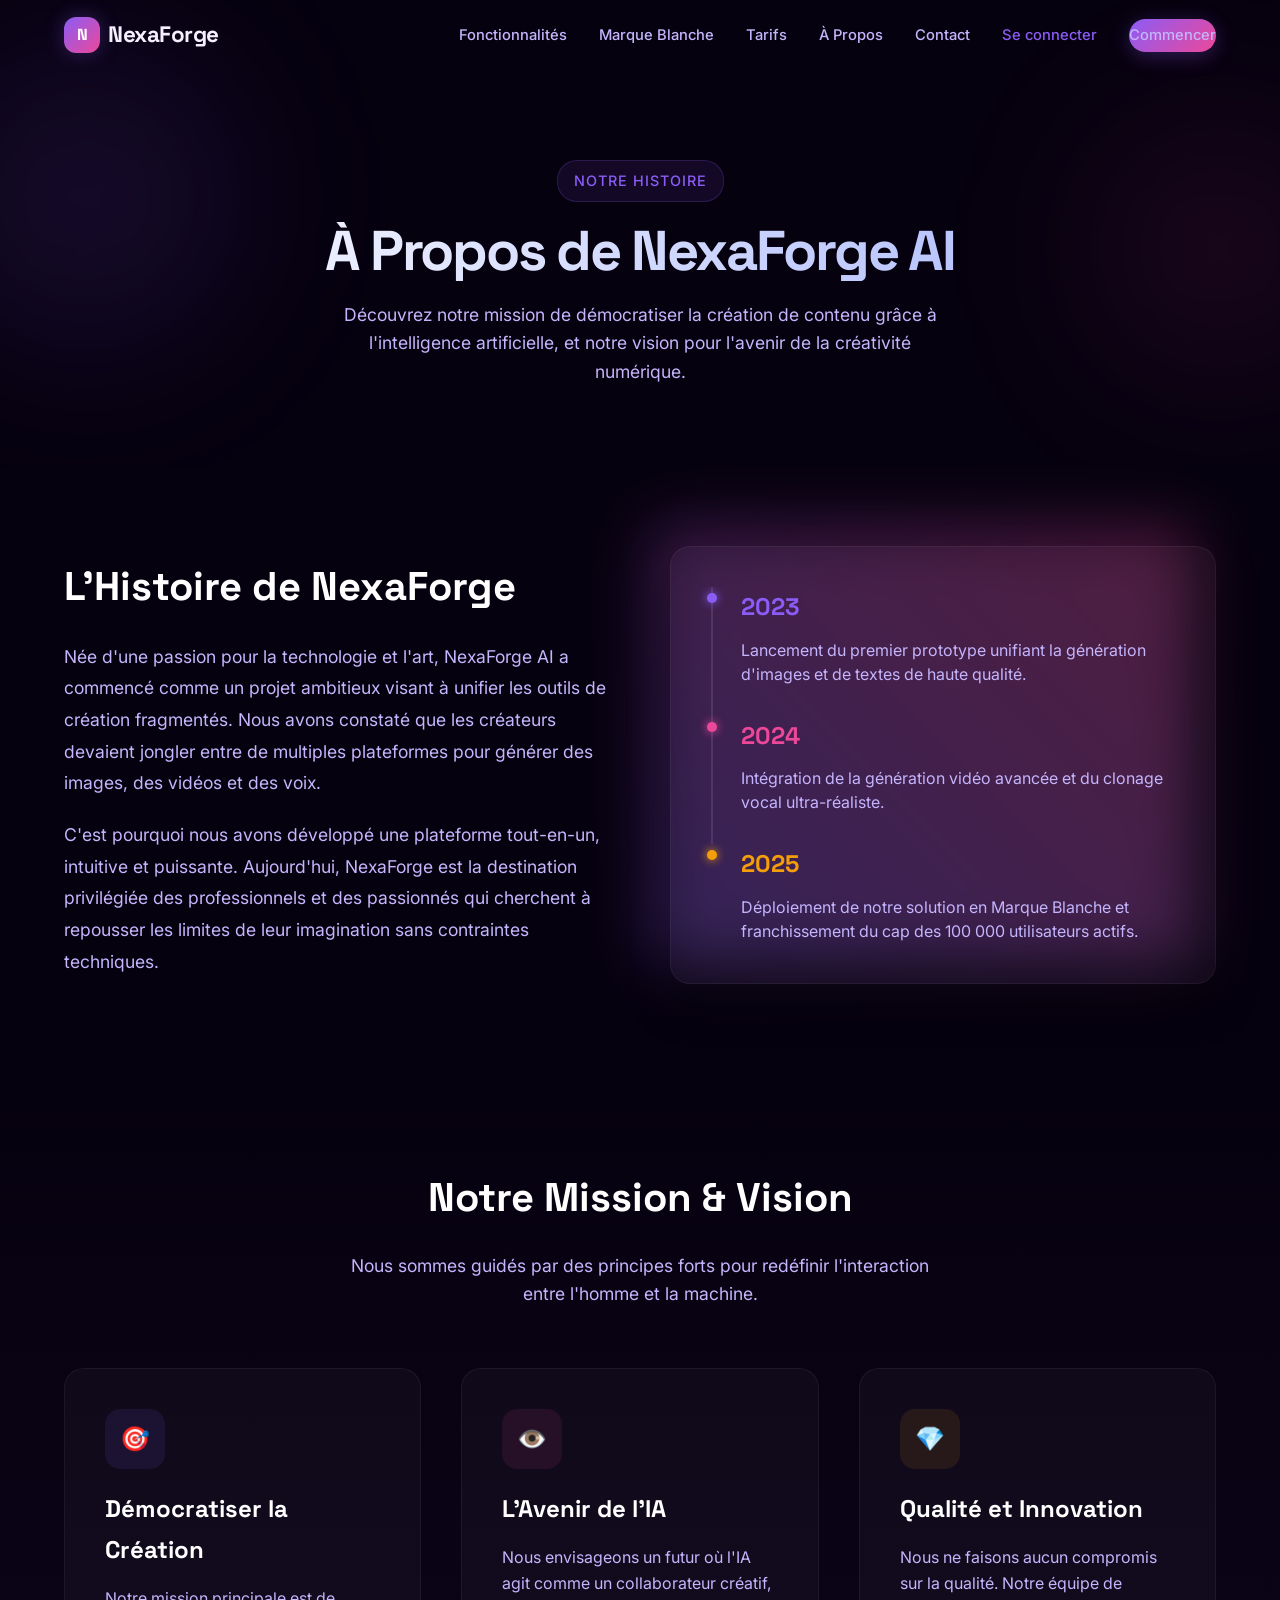
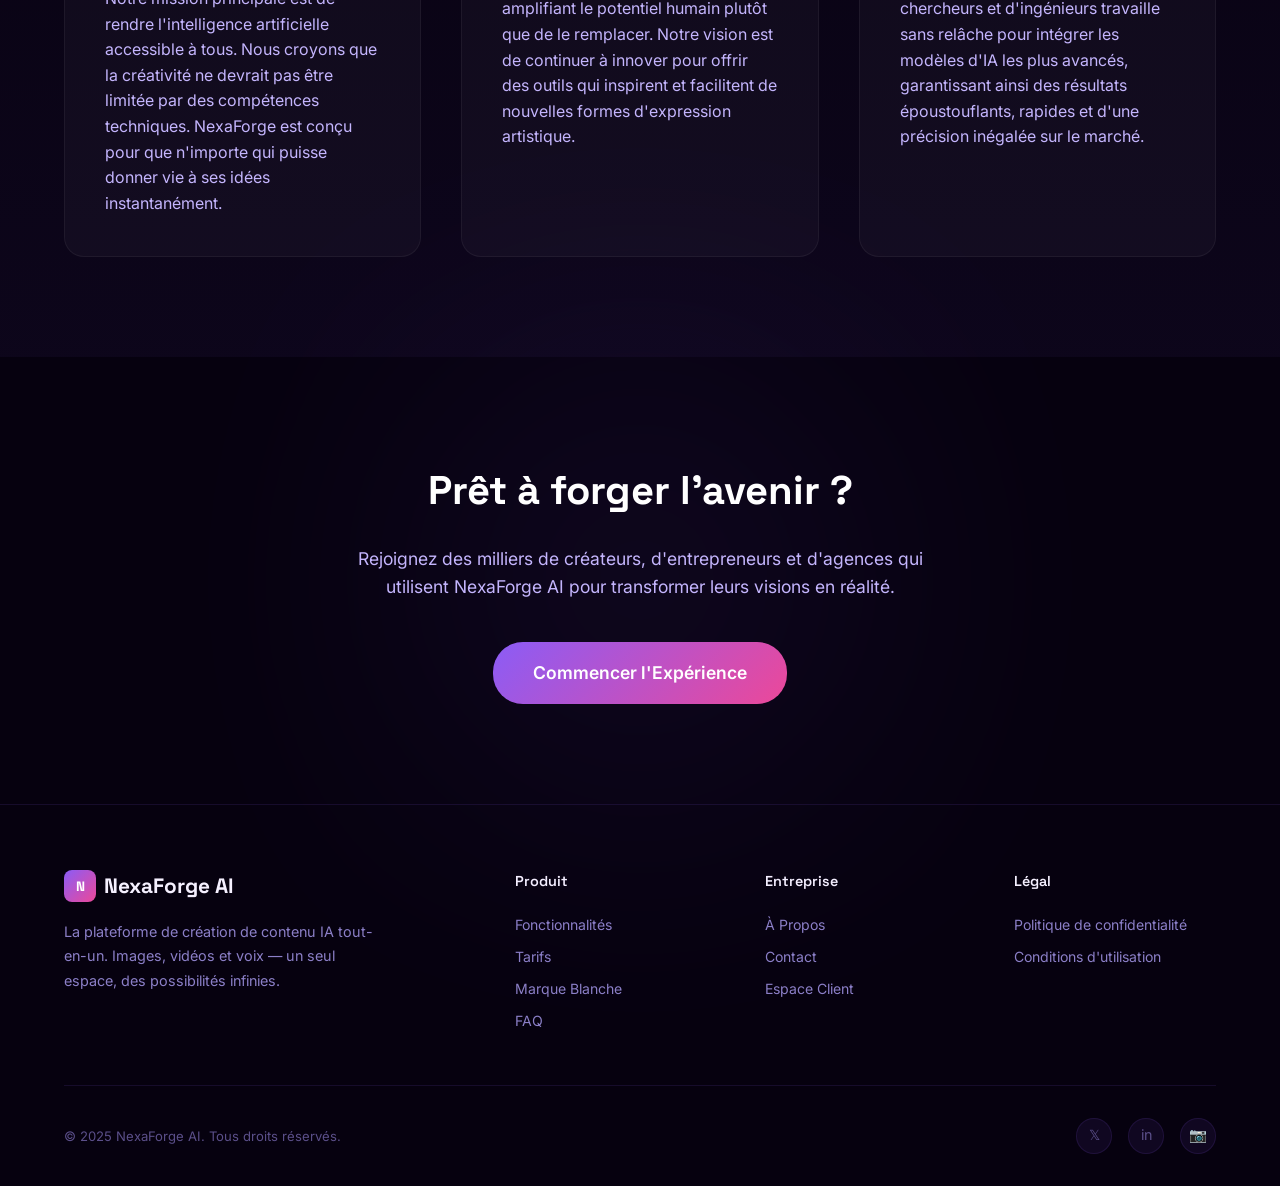
==== about.html @ 47c97fc4 "Add new marketing pages and showcase images" ====
<!DOCTYPE html>
<html lang="fr">
<head>
    <meta charset="UTF-8">
    <meta name="viewport" content="width=device-width, initial-scale=1.0">
    <title>À Propos - NexaForge AI</title>
    <link rel="stylesheet" href="css/style.css">
    <style>
        .timeline-item {
            margin-bottom: 30px;
            position: relative;
            padding-left: 30px;
        }
        .timeline-item::before {
            content: '';
            position: absolute;
            left: 0;
            top: 0;
            bottom: -30px;
            width: 2px;
            background: rgba(255, 255, 255, 0.1);
        }
        .timeline-item:last-child::before {
            display: none;
        }
        .timeline-dot {
            position: absolute;
            left: -4px;
            top: 6px;
            width: 10px;
            height: 10px;
            border-radius: 50%;
        }
        .value-card {
            background: rgba(255, 255, 255, 0.03);
            border: 1px solid rgba(255, 255, 255, 0.05);
            border-radius: 20px;
            padding: 40px;
            transition: transform 0.3s ease, border-color 0.3s ease;
            cursor: default;
        }
        .value-card:hover {
            transform: translateY(-5px);
        }
    </style>
</head>
<body>
    <!-- Navbar -->
    <nav class="navbar" id="navbar">
        <div class="container">
          <a href="index.html" class="nav-logo">
            <div class="nav-logo-icon">N</div>
            NexaForge
          </a>
          <div class="nav-links" id="navLinks">
            <a href="features.html">Fonctionnalités</a>
            <a href="white-label.html">Marque Blanche</a>
            <a href="index.html#pricing">Tarifs</a>
            <a href="about.html">À Propos</a>
            <a href="contact.html">Contact</a>
            <a href="workspace.html" style="color: var(--primary);">Se connecter</a>
            <a href="index.html#pricing" class="nav-cta">Commencer</a>
          </div>
          <button class="nav-toggle" id="navToggle" aria-label="Menu de navigation">
            <span></span><span></span><span></span>
          </button>
        </div>
    </nav>

    <!-- Page Hero -->
    <section style="padding: 160px 0 80px; position: relative; overflow: hidden;">
        <div class="hero-blob hero-blob-1"></div>
        <div class="hero-blob hero-blob-2"></div>
        <div class="container" style="position: relative; z-index: 2;">
          <div style="text-align: center;">
            <span class="section-label" style="display: inline-block; padding: 8px 16px; background: rgba(139, 92, 246, 0.1); color: var(--primary); border-radius: 20px; font-weight: 500; letter-spacing: 1px; margin-bottom: 20px; border: 1px solid rgba(139, 92, 246, 0.2); font-size: 0.9rem;">NOTRE HISTOIRE</span>
            <h1 class="hero-title" style="font-family: 'Space Grotesk', sans-serif; font-size: clamp(2rem, 5vw, 3.5rem); margin-bottom: 20px; background: linear-gradient(to right, #fff, #a5b4fc); -webkit-background-clip: text; color: transparent;">À Propos de NexaForge AI</h1>
            <p class="hero-subtitle" style="color: var(--text-secondary); max-width: 600px; margin: 0 auto; font-size: 1.1rem; line-height: 1.6;">Découvrez notre mission de démocratiser la création de contenu grâce à l'intelligence artificielle, et notre vision pour l'avenir de la créativité numérique.</p>
          </div>
        </div>
    </section>

    <!-- Story Section -->
    <section style="padding: 80px 0;">
        <div class="container">
            <div style="display: grid; grid-template-columns: repeat(auto-fit, minmax(300px, 1fr)); gap: 60px; align-items: center;">
                <div>
                    <h2 style="font-family: 'Space Grotesk', sans-serif; font-size: 2.5rem; margin-bottom: 20px; color: #fff;">L'Histoire de NexaForge</h2>
                    <p style="color: var(--text-secondary); margin-bottom: 20px; line-height: 1.8; font-size: 1.1rem;">
                        Née d'une passion pour la technologie et l'art, NexaForge AI a commencé comme un projet ambitieux visant à unifier les outils de création fragmentés. Nous avons constaté que les créateurs devaient jongler entre de multiples plateformes pour générer des images, des vidéos et des voix.
                    </p>
                    <p style="color: var(--text-secondary); line-height: 1.8; font-size: 1.1rem;">
                        C'est pourquoi nous avons développé une plateforme tout-en-un, intuitive et puissante. Aujourd'hui, NexaForge est la destination privilégiée des professionnels et des passionnés qui cherchent à repousser les limites de leur imagination sans contraintes techniques.
                    </p>
                </div>
                <div style="position: relative;">
                    <div style="position: absolute; top: -20px; left: -20px; width: 100%; height: 100%; background: linear-gradient(45deg, var(--primary), var(--accent)); border-radius: 20px; opacity: 0.3; filter: blur(30px); z-index: 0;"></div>
                    <div style="background: rgba(255, 255, 255, 0.03); border: 1px solid rgba(255, 255, 255, 0.05); border-radius: 20px; padding: 40px; position: relative; z-index: 1; backdrop-filter: blur(10px); box-shadow: 0 20px 40px rgba(0,0,0,0.4);">
                        
                        <div class="timeline-item">
                            <div class="timeline-dot" style="background: var(--primary); box-shadow: 0 0 10px var(--primary);"></div>
                            <h3 style="font-family: 'Space Grotesk', sans-serif; font-size: 1.5rem; margin-bottom: 10px; color: var(--primary);">2023</h3>
                            <p style="color: var(--text-secondary); margin: 0; line-height: 1.5;">Lancement du premier prototype unifiant la génération d'images et de textes de haute qualité.</p>
                        </div>
                        
                        <div class="timeline-item">
                            <div class="timeline-dot" style="background: var(--accent); box-shadow: 0 0 10px var(--accent);"></div>
                            <h3 style="font-family: 'Space Grotesk', sans-serif; font-size: 1.5rem; margin-bottom: 10px; color: var(--accent);">2024</h3>
                            <p style="color: var(--text-secondary); margin: 0; line-height: 1.5;">Intégration de la génération vidéo avancée et du clonage vocal ultra-réaliste.</p>
                        </div>
                        
                        <div class="timeline-item" style="margin-bottom: 0;">
                            <div class="timeline-dot" style="background: var(--gold); box-shadow: 0 0 10px var(--gold);"></div>
                            <h3 style="font-family: 'Space Grotesk', sans-serif; font-size: 1.5rem; margin-bottom: 10px; color: var(--gold);">2025</h3>
                            <p style="color: var(--text-secondary); margin: 0; line-height: 1.5;">Déploiement de notre solution en Marque Blanche et franchissement du cap des 100 000 utilisateurs actifs.</p>
                        </div>

                    </div>
                </div>
            </div>
        </div>
    </section>

    <!-- Mission & Vision -->
    <section style="padding: 100px 0; background: linear-gradient(to bottom, transparent, rgba(139, 92, 246, 0.05)); position: relative;">
        <div class="container">
            <div style="text-align: center; margin-bottom: 60px;">
                <h2 style="font-family: 'Space Grotesk', sans-serif; font-size: 2.5rem; margin-bottom: 20px; color: #fff;">Notre Mission & Vision</h2>
                <p style="color: var(--text-secondary); max-width: 600px; margin: 0 auto; font-size: 1.1rem; line-height: 1.6;">Nous sommes guidés par des principes forts pour redéfinir l'interaction entre l'homme et la machine.</p>
            </div>
            <div style="display: grid; grid-template-columns: repeat(auto-fit, minmax(300px, 1fr)); gap: 40px;">
                
                <!-- Mission -->
                <div class="value-card" onmouseover="this.style.borderColor='rgba(139, 92, 246, 0.5)';" onmouseout="this.style.borderColor='rgba(255, 255, 255, 0.05)';">
                    <div style="width: 60px; height: 60px; border-radius: 15px; background: rgba(139, 92, 246, 0.1); color: var(--primary); display: flex; align-items: center; justify-content: center; font-size: 24px; margin-bottom: 20px;">
                        🎯
                    </div>
                    <h3 style="font-family: 'Space Grotesk', sans-serif; font-size: 1.5rem; margin-bottom: 15px; color: #fff;">Démocratiser la Création</h3>
                    <p style="color: var(--text-secondary); line-height: 1.6;">
                        Notre mission principale est de rendre l'intelligence artificielle accessible à tous. Nous croyons que la créativité ne devrait pas être limitée par des compétences techniques. NexaForge est conçu pour que n'importe qui puisse donner vie à ses idées instantanément.
                    </p>
                </div>
                
                <!-- Vision -->
                <div class="value-card" onmouseover="this.style.borderColor='rgba(236, 72, 153, 0.5)';" onmouseout="this.style.borderColor='rgba(255, 255, 255, 0.05)';">
                    <div style="width: 60px; height: 60px; border-radius: 15px; background: rgba(236, 72, 153, 0.1); color: var(--accent); display: flex; align-items: center; justify-content: center; font-size: 24px; margin-bottom: 20px;">
                        👁️
                    </div>
                    <h3 style="font-family: 'Space Grotesk', sans-serif; font-size: 1.5rem; margin-bottom: 15px; color: #fff;">L'Avenir de l'IA</h3>
                    <p style="color: var(--text-secondary); line-height: 1.6;">
                        Nous envisageons un futur où l'IA agit comme un collaborateur créatif, amplifiant le potentiel humain plutôt que de le remplacer. Notre vision est de continuer à innover pour offrir des outils qui inspirent et facilitent de nouvelles formes d'expression artistique.
                    </p>
                </div>
                
                <!-- Quality -->
                <div class="value-card" onmouseover="this.style.borderColor='rgba(245, 158, 11, 0.5)';" onmouseout="this.style.borderColor='rgba(255, 255, 255, 0.05)';">
                    <div style="width: 60px; height: 60px; border-radius: 15px; background: rgba(245, 158, 11, 0.1); color: var(--gold); display: flex; align-items: center; justify-content: center; font-size: 24px; margin-bottom: 20px;">
                        💎
                    </div>
                    <h3 style="font-family: 'Space Grotesk', sans-serif; font-size: 1.5rem; margin-bottom: 15px; color: #fff;">Qualité et Innovation</h3>
                    <p style="color: var(--text-secondary); line-height: 1.6;">
                        Nous ne faisons aucun compromis sur la qualité. Notre équipe de chercheurs et d'ingénieurs travaille sans relâche pour intégrer les modèles d'IA les plus avancés, garantissant ainsi des résultats époustouflants, rapides et d'une précision inégalée sur le marché.
                    </p>
                </div>

            </div>
        </div>
    </section>

    <!-- CTA Section -->
    <section style="padding: 100px 0; text-align: center; position: relative;">
        <div style="position: absolute; top: 50%; left: 50%; transform: translate(-50%, -50%); width: 300px; height: 300px; background: var(--primary); filter: blur(150px); opacity: 0.2; border-radius: 50%; pointer-events: none;"></div>
        <div class="container" style="position: relative; z-index: 1;">
            <h2 style="font-family: 'Space Grotesk', sans-serif; font-size: 2.5rem; margin-bottom: 20px; color: #fff;">Prêt à forger l'avenir ?</h2>
            <p style="color: var(--text-secondary); margin-bottom: 40px; max-width: 600px; margin-left: auto; margin-right: auto; font-size: 1.1rem; line-height: 1.6;">
                Rejoignez des milliers de créateurs, d'entrepreneurs et d'agences qui utilisent NexaForge AI pour transformer leurs visions en réalité.
            </p>
            <a href="index.html#pricing" style="display: inline-block; padding: 16px 40px; background: linear-gradient(135deg, var(--primary), var(--accent)); color: white; text-decoration: none; border-radius: 30px; font-weight: 600; font-size: 1.1rem; transition: transform 0.3s ease, box-shadow 0.3s ease;" onmouseover="this.style.transform='translateY(-2px)'; this.style.boxShadow='0 10px 20px rgba(139,92,246,0.3)';" onmouseout="this.style.transform='translateY(0)'; this.style.boxShadow='none';">Commencer l'Expérience</a>
        </div>
    </section>

    <!-- Footer -->
    <footer class="footer">
        <div class="container">
          <div class="footer-grid">
            <div>
              <div class="footer-brand">
                <div class="footer-brand-icon">N</div>
                NexaForge AI
              </div>
              <p class="footer-desc">
                La plateforme de création de contenu IA tout-en-un. Images, vidéos et voix — un seul espace, des possibilités infinies.
              </p>
            </div>
            <div class="footer-column">
              <h4>Produit</h4>
              <a href="features.html">Fonctionnalités</a>
              <a href="index.html#pricing">Tarifs</a>
              <a href="white-label.html">Marque Blanche</a>
              <a href="index.html#faq">FAQ</a>
            </div>
            <div class="footer-column">
              <h4>Entreprise</h4>
              <a href="about.html">À Propos</a>
              <a href="contact.html">Contact</a>
              <a href="workspace.html">Espace Client</a>
            </div>
            <div class="footer-column">
              <h4>Légal</h4>
              <a href="privacy.html">Politique de confidentialité</a>
              <a href="terms.html">Conditions d'utilisation</a>
            </div>
          </div>
          <div class="footer-bottom">
            <span>&copy; 2025 NexaForge AI. Tous droits réservés.</span>
            <div class="footer-socials">
              <a href="#" aria-label="Twitter">𝕏</a>
              <a href="#" aria-label="LinkedIn">in</a>
              <a href="#" aria-label="Instagram">📷</a>
            </div>
          </div>
        </div>
    </footer>

    <script>
      // Mobile menu toggle
      document.getElementById('navToggle').addEventListener('click', function() {
        document.getElementById('navLinks').classList.toggle('active');
        this.classList.toggle('active');
      });
      // Navbar scroll effect
      window.addEventListener('scroll', () => {
        const navbar = document.getElementById('navbar');
        if (window.scrollY > 50) {
          navbar.classList.add('scrolled');
        } else {
          navbar.classList.remove('scrolled');
        }
      });
    </script>
</body>
</html>
---- css/style.css ----
/* ============================================
   NexaForge AI — Design System & Styles
   ============================================ */

/* --- Google Fonts Import --- */
@import url('https://fonts.googleapis.com/css2?family=Inter:wght@300;400;500;600;700;800;900&family=Space+Grotesk:wght@400;500;600;700&display=swap');

/* --- CSS Custom Properties --- */
:root {
  /* Brand Colors */
  --primary: #8B5CF6;
  --primary-light: #A78BFA;
  --primary-dark: #7C3AED;
  --accent: #EC4899;
  --accent-light: #F472B6;
  --accent-dark: #DB2777;
  --gold: #F59E0B;
  --gold-light: #FBBF24;
  --emerald: #10B981;
  --cyan: #06B6D4;

  /* Gradients */
  --gradient-primary: linear-gradient(135deg, #8B5CF6, #EC4899);
  --gradient-hero: linear-gradient(135deg, #8B5CF6 0%, #EC4899 50%, #F59E0B 100%);
  --gradient-card: linear-gradient(135deg, rgba(139, 92, 246, 0.12), rgba(236, 72, 153, 0.06));
  --gradient-surface: linear-gradient(180deg, rgba(139, 92, 246, 0.06) 0%, rgba(236, 72, 153, 0.03) 100%);
  --gradient-glow: radial-gradient(circle, rgba(139, 92, 246, 0.2), transparent 70%);

  /* Backgrounds */
  --bg-primary: #06010F;
  --bg-secondary: #0D0620;
  --bg-surface: rgba(139, 92, 246, 0.04);
  --bg-card: rgba(13, 6, 32, 0.7);
  --bg-card-hover: rgba(139, 92, 246, 0.08);
  --bg-glass: rgba(13, 6, 32, 0.6);
  --bg-input: rgba(139, 92, 246, 0.08);

  /* Text */
  --text-primary: #F5F0FF;
  --text-secondary: #C4B5FD;
  --text-muted: #8B7FC7;
  --text-dim: #5B4F8A;

  /* Borders */
  --border-subtle: rgba(139, 92, 246, 0.12);
  --border-medium: rgba(139, 92, 246, 0.2);
  --border-strong: rgba(139, 92, 246, 0.35);
  --border-glow: rgba(139, 92, 246, 0.5);

  /* Shadows */
  --shadow-sm: 0 2px 8px rgba(0, 0, 0, 0.3);
  --shadow-md: 0 8px 32px rgba(0, 0, 0, 0.4);
  --shadow-lg: 0 16px 64px rgba(0, 0, 0, 0.5);
  --shadow-glow: 0 0 40px rgba(139, 92, 246, 0.15);
  --shadow-glow-strong: 0 0 80px rgba(139, 92, 246, 0.25);

  /* Spacing */
  --space-xs: 4px;
  --space-sm: 8px;
  --space-md: 16px;
  --space-lg: 24px;
  --space-xl: 32px;
  --space-2xl: 48px;
  --space-3xl: 64px;
  --space-4xl: 96px;

  /* Typography */
  --font-body: 'Inter', -apple-system, BlinkMacSystemFont, 'Segoe UI', sans-serif;
  --font-display: 'Space Grotesk', 'Inter', sans-serif;

  /* Borders Radius */
  --radius-sm: 8px;
  --radius-md: 12px;
  --radius-lg: 16px;
  --radius-xl: 24px;
  --radius-2xl: 32px;
  --radius-full: 9999px;

  /* Transitions */
  --transition-fast: 0.15s ease;
  --transition-base: 0.3s ease;
  --transition-slow: 0.5s ease;
  --transition-spring: 0.4s cubic-bezier(0.34, 1.56, 0.64, 1);
}

/* --- Reset & Base --- */
*,
*::before,
*::after {
  margin: 0;
  padding: 0;
  box-sizing: border-box;
}

html {
  scroll-behavior: smooth;
  color-scheme: dark;
  -webkit-font-smoothing: antialiased;
  -moz-osx-font-smoothing: grayscale;
}

body {
  font-family: var(--font-body);
  font-size: 16px;
  line-height: 1.7;
  color: var(--text-primary);
  background: var(--bg-primary);
  overflow-x: hidden;
}

a {
  color: inherit;
  text-decoration: none;
  transition: color var(--transition-fast);
}

img {
  max-width: 100%;
  display: block;
}

ul, ol {
  list-style: none;
}

button {
  cursor: pointer;
  border: none;
  background: none;
  font-family: inherit;
  color: inherit;
}

input, textarea, select {
  font-family: inherit;
  color: inherit;
}

/* --- Utility Classes --- */
.container {
  width: 100%;
  max-width: 1200px;
  margin: 0 auto;
  padding: 0 var(--space-lg);
}

.section {
  padding: var(--space-4xl) 0;
  position: relative;
}

.section-label {
  display: inline-flex;
  align-items: center;
  gap: var(--space-sm);
  padding: 6px 16px;
  border-radius: var(--radius-full);
  background: rgba(139, 92, 246, 0.1);
  border: 1px solid var(--border-subtle);
  color: var(--primary-light);
  font-size: 0.8rem;
  font-weight: 600;
  letter-spacing: 0.08em;
  text-transform: uppercase;
  margin-bottom: var(--space-lg);
}

.section-title {
  font-family: var(--font-display);
  font-size: clamp(2rem, 4vw, 3rem);
  font-weight: 700;
  letter-spacing: -0.03em;
  line-height: 1.1;
  margin-bottom: var(--space-md);
}

.section-subtitle {
  font-size: 1.1rem;
  color: var(--text-secondary);
  max-width: 600px;
  line-height: 1.7;
}

.text-gradient {
  background: var(--gradient-primary);
  -webkit-background-clip: text;
  -webkit-text-fill-color: transparent;
  background-clip: text;
}

.text-center {
  text-align: center;
}

.mx-auto {
  margin-left: auto;
  margin-right: auto;
}

/* --- Animations --- */
@keyframes fadeInUp {
  from {
    opacity: 0;
    transform: translateY(30px);
  }
  to {
    opacity: 1;
    transform: translateY(0);
  }
}

@keyframes fadeInDown {
  from {
    opacity: 0;
    transform: translateY(-20px);
  }
  to {
    opacity: 1;
    transform: translateY(0);
  }
}

@keyframes fadeIn {
  from { opacity: 0; }
  to { opacity: 1; }
}

@keyframes scaleIn {
  from {
    opacity: 0;
    transform: scale(0.9);
  }
  to {
    opacity: 1;
    transform: scale(1);
  }
}

@keyframes float {
  0%, 100% { transform: translateY(0px); }
  50% { transform: translateY(-12px); }
}

@keyframes pulse-glow {
  0%, 100% { box-shadow: 0 0 20px rgba(139, 92, 246, 0.2); }
  50% { box-shadow: 0 0 40px rgba(139, 92, 246, 0.4); }
}

@keyframes shimmer {
  0% { background-position: -200% 0; }
  100% { background-position: 200% 0; }
}

@keyframes rotate-gradient {
  0% { transform: rotate(0deg); }
  100% { transform: rotate(360deg); }
}

@keyframes blob-move {
  0%, 100% { transform: translate(0, 0) scale(1); }
  25% { transform: translate(30px, -50px) scale(1.1); }
  50% { transform: translate(-20px, 20px) scale(0.9); }
  75% { transform: translate(40px, 30px) scale(1.05); }
}

.animate-on-scroll {
  opacity: 0;
  transform: translateY(30px);
  transition: opacity 0.6s ease, transform 0.6s ease;
}

.animate-on-scroll.visible {
  opacity: 1;
  transform: translateY(0);
}

/* --- Navigation --- */
.navbar {
  position: fixed;
  top: 0;
  left: 0;
  right: 0;
  z-index: 1000;
  padding: var(--space-md) 0;
  transition: all var(--transition-base);
  background: transparent;
}

.navbar.scrolled {
  background: rgba(6, 1, 15, 0.85);
  backdrop-filter: blur(20px) saturate(1.4);
  -webkit-backdrop-filter: blur(20px) saturate(1.4);
  border-bottom: 1px solid var(--border-subtle);
  padding: var(--space-sm) 0;
}

.navbar .container {
  display: flex;
  align-items: center;
  justify-content: space-between;
}

.nav-logo {
  display: flex;
  align-items: center;
  gap: var(--space-sm);
  font-family: var(--font-display);
  font-size: 1.4rem;
  font-weight: 700;
  letter-spacing: -0.02em;
}

.nav-logo-icon {
  width: 36px;
  height: 36px;
  border-radius: var(--radius-md);
  background: var(--gradient-primary);
  display: flex;
  align-items: center;
  justify-content: center;
  font-weight: 800;
  font-size: 1rem;
  color: white;
  box-shadow: 0 0 20px rgba(139, 92, 246, 0.3);
}

.nav-links {
  display: flex;
  align-items: center;
  gap: var(--space-xl);
}

.nav-links a {
  font-size: 0.92rem;
  font-weight: 500;
  color: var(--text-secondary);
  position: relative;
  padding: var(--space-xs) 0;
}

.nav-links a::after {
  content: '';
  position: absolute;
  bottom: -2px;
  left: 0;
  width: 0;
  height: 2px;
  background: var(--gradient-primary);
  border-radius: var(--radius-full);
  transition: width var(--transition-base);
}

.nav-links a:hover {
  color: var(--text-primary);
}

.nav-links a:hover::after {
  width: 100%;
}

.nav-cta {
  padding: 10px 24px;
  border-radius: var(--radius-full);
  background: var(--gradient-primary);
  font-weight: 600;
  font-size: 0.9rem;
  color: white;
  transition: all var(--transition-base);
  box-shadow: 0 4px 20px rgba(139, 92, 246, 0.3);
}

.nav-cta:hover {
  transform: translateY(-2px);
  box-shadow: 0 8px 30px rgba(139, 92, 246, 0.4);
}

/* Mobile menu */
.nav-toggle {
  display: none;
  flex-direction: column;
  gap: 5px;
  cursor: pointer;
  padding: var(--space-sm);
  z-index: 1001;
}

.nav-toggle span {
  width: 24px;
  height: 2px;
  background: var(--text-primary);
  border-radius: var(--radius-full);
  transition: all var(--transition-base);
}

.nav-toggle.active span:nth-child(1) {
  transform: rotate(45deg) translate(5px, 5px);
}

.nav-toggle.active span:nth-child(2) {
  opacity: 0;
}

.nav-toggle.active span:nth-child(3) {
  transform: rotate(-45deg) translate(5px, -5px);
}

/* --- Hero Section --- */
.hero {
  min-height: 100vh;
  display: flex;
  align-items: center;
  position: relative;
  padding-top: 100px;
  overflow: hidden;
}

.hero::before {
  content: '';
  position: absolute;
  top: -20%;
  left: 50%;
  transform: translateX(-50%);
  width: 800px;
  height: 800px;
  background: radial-gradient(circle, rgba(139, 92, 246, 0.15) 0%, rgba(236, 72, 153, 0.08) 40%, transparent 70%);
  pointer-events: none;
  z-index: 0;
}

.hero::after {
  content: '';
  position: absolute;
  bottom: -10%;
  right: -10%;
  width: 500px;
  height: 500px;
  background: radial-gradient(circle, rgba(236, 72, 153, 0.1), transparent 60%);
  pointer-events: none;
  z-index: 0;
}

.hero-grid-bg {
  position: absolute;
  inset: 0;
  background-image:
    linear-gradient(rgba(139, 92, 246, 0.03) 1px, transparent 1px),
    linear-gradient(90deg, rgba(139, 92, 246, 0.03) 1px, transparent 1px);
  background-size: 60px 60px;
  mask-image: radial-gradient(ellipse 80% 60% at 50% 40%, black 30%, transparent 80%);
  -webkit-mask-image: radial-gradient(ellipse 80% 60% at 50% 40%, black 30%, transparent 80%);
  z-index: 0;
}

.hero .container {
  position: relative;
  z-index: 1;
  text-align: center;
}

.hero-badge {
  display: inline-flex;
  align-items: center;
  gap: var(--space-sm);
  padding: 8px 20px;
  border-radius: var(--radius-full);
  background: rgba(139, 92, 246, 0.1);
  border: 1px solid var(--border-subtle);
  font-size: 0.85rem;
  font-weight: 500;
  color: var(--primary-light);
  margin-bottom: var(--space-xl);
  animation: fadeInDown 0.6s ease;
}

.hero-badge .badge-dot {
  width: 8px;
  height: 8px;
  border-radius: 50%;
  background: var(--emerald);
  animation: pulse-glow 2s infinite;
  box-shadow: 0 0 8px rgba(16, 185, 129, 0.5);
}

.hero-title {
  font-family: var(--font-display);
  font-size: clamp(2.8rem, 7vw, 5.5rem);
  font-weight: 800;
  letter-spacing: -0.04em;
  line-height: 1.05;
  margin-bottom: var(--space-lg);
  animation: fadeInUp 0.7s ease 0.1s backwards;
}

.hero-title .highlight {
  position: relative;
  display: inline-block;
}

.hero-title .highlight::after {
  content: '';
  position: absolute;
  bottom: 4px;
  left: 0;
  right: 0;
  height: 8px;
  background: var(--gradient-primary);
  opacity: 0.3;
  border-radius: var(--radius-full);
  z-index: -1;
}

.hero-subtitle {
  font-size: clamp(1.05rem, 2vw, 1.3rem);
  color: var(--text-secondary);
  max-width: 680px;
  margin: 0 auto var(--space-2xl);
  line-height: 1.7;
  animation: fadeInUp 0.7s ease 0.2s backwards;
}

.hero-actions {
  display: flex;
  align-items: center;
  justify-content: center;
  gap: var(--space-md);
  flex-wrap: wrap;
  animation: fadeInUp 0.7s ease 0.3s backwards;
}

.btn-primary {
  display: inline-flex;
  align-items: center;
  gap: var(--space-sm);
  padding: 14px 32px;
  border-radius: var(--radius-full);
  background: var(--gradient-primary);
  font-weight: 700;
  font-size: 1rem;
  color: white;
  transition: all var(--transition-base);
  box-shadow: 0 4px 24px rgba(139, 92, 246, 0.35);
  position: relative;
  overflow: hidden;
}

.btn-primary::before {
  content: '';
  position: absolute;
  inset: 0;
  background: linear-gradient(135deg, rgba(255,255,255,0.15), transparent);
  opacity: 0;
  transition: opacity var(--transition-base);
}

.btn-primary:hover {
  transform: translateY(-3px);
  box-shadow: 0 8px 40px rgba(139, 92, 246, 0.45);
}

.btn-primary:hover::before {
  opacity: 1;
}

.btn-secondary {
  display: inline-flex;
  align-items: center;
  gap: var(--space-sm);
  padding: 14px 32px;
  border-radius: var(--radius-full);
  background: transparent;
  border: 1px solid var(--border-medium);
  font-weight: 600;
  font-size: 1rem;
  color: var(--text-primary);
  transition: all var(--transition-base);
}

.btn-secondary:hover {
  background: rgba(139, 92, 246, 0.08);
  border-color: var(--border-strong);
  transform: translateY(-2px);
}

.hero-visual {
  margin-top: var(--space-3xl);
  animation: fadeInUp 0.8s ease 0.4s backwards;
  position: relative;
}

.hero-visual-card {
  max-width: 900px;
  margin: 0 auto;
  border-radius: var(--radius-2xl);
  border: 1px solid var(--border-subtle);
  background: var(--bg-card);
  backdrop-filter: blur(12px);
  overflow: hidden;
  box-shadow: var(--shadow-lg), var(--shadow-glow);
  position: relative;
}

.hero-visual-card::before {
  content: '';
  position: absolute;
  inset: -1px;
  border-radius: var(--radius-2xl);
  padding: 1px;
  background: var(--gradient-primary);
  -webkit-mask: linear-gradient(#fff 0 0) content-box, linear-gradient(#fff 0 0);
  -webkit-mask-composite: xor;
  mask-composite: exclude;
  opacity: 0.3;
  pointer-events: none;
}

.hero-mockup {
  padding: var(--space-lg);
}

.hero-mockup-header {
  display: flex;
  align-items: center;
  gap: var(--space-sm);
  margin-bottom: var(--space-lg);
  padding-bottom: var(--space-md);
  border-bottom: 1px solid var(--border-subtle);
}

.mockup-dot {
  width: 12px;
  height: 12px;
  border-radius: 50%;
}

.mockup-dot.red { background: #FF5F57; }
.mockup-dot.yellow { background: #FEBC2E; }
.mockup-dot.green { background: #28C840; }

.mockup-url {
  flex: 1;
  text-align: center;
  font-size: 0.8rem;
  color: var(--text-muted);
  background: rgba(139, 92, 246, 0.05);
  padding: 6px 16px;
  border-radius: var(--radius-full);
  margin-left: var(--space-md);
}

.hero-mockup-body {
  display: grid;
  grid-template-columns: 1fr 1fr;
  gap: var(--space-md);
}

.mockup-preview {
  border-radius: var(--radius-lg);
  aspect-ratio: 16/10;
  background: var(--gradient-card);
  border: 1px solid var(--border-subtle);
  display: flex;
  align-items: center;
  justify-content: center;
  position: relative;
  overflow: hidden;
}

.mockup-preview::after {
  content: '';
  position: absolute;
  inset: 0;
  background: linear-gradient(135deg, rgba(139, 92, 246, 0.1), rgba(236, 72, 153, 0.05));
}

.mockup-icon {
  font-size: 2.5rem;
  z-index: 1;
}

.mockup-label {
  position: absolute;
  bottom: var(--space-sm);
  left: var(--space-sm);
  font-size: 0.7rem;
  font-weight: 600;
  color: var(--primary-light);
  background: rgba(6, 1, 15, 0.7);
  padding: 4px 10px;
  border-radius: var(--radius-full);
  z-index: 1;
}

/* Floating blobs */
.hero-blob {
  position: absolute;
  border-radius: 50%;
  filter: blur(80px);
  pointer-events: none;
  animation: blob-move 8s ease-in-out infinite;
}

.hero-blob-1 {
  width: 300px;
  height: 300px;
  background: rgba(139, 92, 246, 0.12);
  top: 10%;
  left: -5%;
  animation-delay: 0s;
}

.hero-blob-2 {
  width: 250px;
  height: 250px;
  background: rgba(236, 72, 153, 0.1);
  bottom: 20%;
  right: -5%;
  animation-delay: -3s;
}

.hero-blob-3 {
  width: 200px;
  height: 200px;
  background: rgba(245, 158, 11, 0.08);
  top: 40%;
  right: 15%;
  animation-delay: -5s;
}

/* --- Stats Section --- */
.stats {
  padding: var(--space-3xl) 0;
  border-top: 1px solid var(--border-subtle);
  border-bottom: 1px solid var(--border-subtle);
  background: var(--bg-surface);
}

.stats-grid {
  display: grid;
  grid-template-columns: repeat(4, 1fr);
  gap: var(--space-xl);
}

.stat-item {
  text-align: center;
}

.stat-number {
  font-family: var(--font-display);
  font-size: clamp(2rem, 4vw, 3rem);
  font-weight: 700;
  background: var(--gradient-primary);
  -webkit-background-clip: text;
  -webkit-text-fill-color: transparent;
  background-clip: text;
  line-height: 1.1;
}

.stat-label {
  font-size: 0.9rem;
  color: var(--text-muted);
  margin-top: var(--space-xs);
  font-weight: 500;
}

/* --- Features Section --- */
.features-grid {
  display: grid;
  grid-template-columns: repeat(3, 1fr);
  gap: var(--space-lg);
  margin-top: var(--space-2xl);
}

.feature-card {
  padding: var(--space-xl);
  border-radius: var(--radius-xl);
  background: var(--bg-card);
  border: 1px solid var(--border-subtle);
  transition: all var(--transition-base);
  position: relative;
  overflow: hidden;
  backdrop-filter: blur(8px);
}

.feature-card::before {
  content: '';
  position: absolute;
  top: 0;
  left: 0;
  right: 0;
  height: 3px;
  background: var(--gradient-primary);
  opacity: 0;
  transition: opacity var(--transition-base);
}

.feature-card:hover {
  border-color: var(--border-medium);
  transform: translateY(-4px);
  box-shadow: var(--shadow-glow);
}

.feature-card:hover::before {
  opacity: 1;
}

.feature-icon {
  width: 52px;
  height: 52px;
  border-radius: var(--radius-lg);
  display: flex;
  align-items: center;
  justify-content: center;
  font-size: 1.5rem;
  margin-bottom: var(--space-lg);
  position: relative;
}

.feature-icon.purple {
  background: rgba(139, 92, 246, 0.12);
  border: 1px solid rgba(139, 92, 246, 0.2);
}

.feature-icon.pink {
  background: rgba(236, 72, 153, 0.12);
  border: 1px solid rgba(236, 72, 153, 0.2);
}

.feature-icon.gold {
  background: rgba(245, 158, 11, 0.12);
  border: 1px solid rgba(245, 158, 11, 0.2);
}

.feature-icon.emerald {
  background: rgba(16, 185, 129, 0.12);
  border: 1px solid rgba(16, 185, 129, 0.2);
}

.feature-icon.cyan {
  background: rgba(6, 182, 212, 0.12);
  border: 1px solid rgba(6, 182, 212, 0.2);
}

.feature-icon.rose {
  background: rgba(244, 63, 94, 0.12);
  border: 1px solid rgba(244, 63, 94, 0.2);
}

.feature-card h3 {
  font-family: var(--font-display);
  font-size: 1.15rem;
  font-weight: 600;
  margin-bottom: var(--space-sm);
  letter-spacing: -0.01em;
}

.feature-card p {
  font-size: 0.92rem;
  color: var(--text-secondary);
  line-height: 1.65;
}

/* --- How it Works --- */
.steps-grid {
  display: grid;
  grid-template-columns: repeat(3, 1fr);
  gap: var(--space-2xl);
  margin-top: var(--space-2xl);
  position: relative;
}

.steps-grid::before {
  content: '';
  position: absolute;
  top: 40px;
  left: calc(16.67% + 20px);
  right: calc(16.67% + 20px);
  height: 2px;
  background: linear-gradient(90deg, var(--primary), var(--accent));
  opacity: 0.3;
}

.step-card {
  text-align: center;
  position: relative;
}

.step-number {
  width: 56px;
  height: 56px;
  border-radius: 50%;
  background: var(--gradient-primary);
  display: flex;
  align-items: center;
  justify-content: center;
  font-family: var(--font-display);
  font-size: 1.3rem;
  font-weight: 700;
  color: white;
  margin: 0 auto var(--space-lg);
  position: relative;
  z-index: 1;
  box-shadow: 0 0 30px rgba(139, 92, 246, 0.3);
}

.step-card h3 {
  font-family: var(--font-display);
  font-size: 1.2rem;
  font-weight: 600;
  margin-bottom: var(--space-sm);
}

.step-card p {
  font-size: 0.92rem;
  color: var(--text-secondary);
  line-height: 1.65;
}

/* --- Pricing Section --- */
.pricing {
  background: var(--bg-secondary);
  position: relative;
}

.pricing::before {
  content: '';
  position: absolute;
  top: 0;
  left: 50%;
  transform: translateX(-50%);
  width: 600px;
  height: 400px;
  background: radial-gradient(circle, rgba(139, 92, 246, 0.08), transparent 70%);
  pointer-events: none;
}

.pricing-grid {
  display: grid;
  grid-template-columns: repeat(4, 1fr);
  gap: var(--space-lg);
  margin-top: var(--space-2xl);
}

.pricing-card {
  padding: var(--space-xl);
  border-radius: var(--radius-xl);
  background: var(--bg-card);
  border: 1px solid var(--border-subtle);
  transition: all var(--transition-base);
  position: relative;
  backdrop-filter: blur(8px);
  display: flex;
  flex-direction: column;
}

.pricing-card:hover {
  border-color: var(--border-medium);
  transform: translateY(-4px);
  box-shadow: var(--shadow-glow);
}

.pricing-card.featured {
  border-color: var(--primary);
  box-shadow: var(--shadow-glow-strong);
  background: linear-gradient(180deg, rgba(139, 92, 246, 0.08), var(--bg-card));
}

.pricing-card.featured::before {
  content: '';
  position: absolute;
  inset: -1px;
  border-radius: var(--radius-xl);
  padding: 1px;
  background: var(--gradient-primary);
  -webkit-mask: linear-gradient(#fff 0 0) content-box, linear-gradient(#fff 0 0);
  -webkit-mask-composite: xor;
  mask-composite: exclude;
  opacity: 0.5;
  pointer-events: none;
}

.pricing-popular {
  position: absolute;
  top: -12px;
  left: 50%;
  transform: translateX(-50%);
  padding: 4px 16px;
  border-radius: var(--radius-full);
  background: var(--gradient-primary);
  font-size: 0.75rem;
  font-weight: 700;
  color: white;
  text-transform: uppercase;
  letter-spacing: 0.05em;
  white-space: nowrap;
}

.pricing-name {
  font-family: var(--font-display);
  font-size: 1.1rem;
  font-weight: 600;
  color: var(--text-primary);
  margin-bottom: var(--space-xs);
}

.pricing-credits {
  font-size: 0.85rem;
  color: var(--primary-light);
  font-weight: 500;
  margin-bottom: var(--space-lg);
}

.pricing-amount {
  display: flex;
  align-items: baseline;
  gap: 4px;
  margin-bottom: var(--space-lg);
}

.pricing-currency {
  font-size: 1.2rem;
  font-weight: 600;
  color: var(--text-secondary);
}

.pricing-value {
  font-family: var(--font-display);
  font-size: 3rem;
  font-weight: 800;
  letter-spacing: -0.03em;
  line-height: 1;
}

.pricing-period {
  font-size: 0.9rem;
  color: var(--text-muted);
}

.pricing-features {
  flex: 1;
  margin-bottom: var(--space-lg);
}

.pricing-feature {
  display: flex;
  align-items: center;
  gap: var(--space-sm);
  padding: var(--space-sm) 0;
  font-size: 0.9rem;
  color: var(--text-secondary);
}

.pricing-feature .check {
  color: var(--emerald);
  font-weight: 700;
  font-size: 1rem;
  flex-shrink: 0;
}

.pricing-btn {
  width: 100%;
  padding: 14px 24px;
  border-radius: var(--radius-lg);
  font-weight: 700;
  font-size: 0.95rem;
  transition: all var(--transition-base);
  text-align: center;
  display: flex;
  align-items: center;
  justify-content: center;
  gap: var(--space-sm);
  cursor: pointer;
  border: none;
  font-family: inherit;
}

.pricing-btn-primary {
  background: var(--gradient-primary);
  color: white;
  box-shadow: 0 4px 20px rgba(139, 92, 246, 0.3);
}

.pricing-btn-primary:hover {
  transform: translateY(-2px);
  box-shadow: 0 8px 30px rgba(139, 92, 246, 0.45);
}

.pricing-btn-secondary {
  background: rgba(139, 92, 246, 0.1);
  color: var(--primary-light);
  border: 1px solid var(--border-medium);
}

.pricing-btn-secondary:hover {
  background: rgba(139, 92, 246, 0.18);
  border-color: var(--border-strong);
  transform: translateY(-2px);
}

.paypal-icon {
  height: 18px;
  vertical-align: middle;
}

/* --- Testimonials --- */
.testimonials-grid {
  display: grid;
  grid-template-columns: repeat(3, 1fr);
  gap: var(--space-lg);
  margin-top: var(--space-2xl);
}

.testimonial-card {
  padding: var(--space-xl);
  border-radius: var(--radius-xl);
  background: var(--bg-card);
  border: 1px solid var(--border-subtle);
  transition: all var(--transition-base);
  position: relative;
}

.testimonial-card:hover {
  border-color: var(--border-medium);
  transform: translateY(-3px);
}

.testimonial-stars {
  display: flex;
  gap: 2px;
  margin-bottom: var(--space-md);
  color: var(--gold);
  font-size: 1rem;
}

.testimonial-text {
  font-size: 0.95rem;
  color: var(--text-secondary);
  line-height: 1.7;
  margin-bottom: var(--space-lg);
  font-style: italic;
}

.testimonial-author {
  display: flex;
  align-items: center;
  gap: var(--space-md);
}

.testimonial-avatar {
  width: 44px;
  height: 44px;
  border-radius: 50%;
  background: var(--gradient-primary);
  display: flex;
  align-items: center;
  justify-content: center;
  font-weight: 700;
  font-size: 1rem;
  color: white;
  flex-shrink: 0;
}

.testimonial-info {
  display: flex;
  flex-direction: column;
}

.testimonial-name {
  font-weight: 600;
  font-size: 0.92rem;
}

.testimonial-role {
  font-size: 0.8rem;
  color: var(--text-muted);
}

/* --- FAQ Section --- */
.faq-list {
  max-width: 800px;
  margin: var(--space-2xl) auto 0;
}

.faq-item {
  border: 1px solid var(--border-subtle);
  border-radius: var(--radius-lg);
  margin-bottom: var(--space-md);
  overflow: hidden;
  transition: all var(--transition-base);
  background: var(--bg-card);
}

.faq-item:hover {
  border-color: var(--border-medium);
}

.faq-item.active {
  border-color: var(--primary);
  box-shadow: 0 0 20px rgba(139, 92, 246, 0.1);
}

.faq-question {
  width: 100%;
  padding: var(--space-lg);
  display: flex;
  align-items: center;
  justify-content: space-between;
  gap: var(--space-md);
  font-size: 1rem;
  font-weight: 600;
  color: var(--text-primary);
  text-align: left;
  cursor: pointer;
  background: transparent;
  border: none;
  font-family: inherit;
}

.faq-icon {
  font-size: 1.3rem;
  color: var(--primary-light);
  transition: transform var(--transition-base);
  flex-shrink: 0;
  line-height: 1;
}

.faq-item.active .faq-icon {
  transform: rotate(45deg);
}

.faq-answer {
  max-height: 0;
  overflow: hidden;
  transition: max-height var(--transition-slow), padding var(--transition-slow);
}

.faq-answer-inner {
  padding: 0 var(--space-lg) var(--space-lg);
  font-size: 0.92rem;
  color: var(--text-secondary);
  line-height: 1.7;
}

.faq-item.active .faq-answer {
  max-height: 300px;
}

/* --- CTA Section --- */
.cta-section {
  padding: var(--space-4xl) 0;
  position: relative;
  overflow: hidden;
}

.cta-card {
  max-width: 900px;
  margin: 0 auto;
  padding: var(--space-3xl) var(--space-2xl);
  border-radius: var(--radius-2xl);
  background: var(--gradient-card);
  border: 1px solid var(--border-subtle);
  text-align: center;
  position: relative;
  overflow: hidden;
}

.cta-card::before {
  content: '';
  position: absolute;
  top: -50%;
  left: -50%;
  width: 200%;
  height: 200%;
  background: radial-gradient(circle at center, rgba(139, 92, 246, 0.08), transparent 40%);
  pointer-events: none;
}

.cta-title {
  font-family: var(--font-display);
  font-size: clamp(1.8rem, 4vw, 2.5rem);
  font-weight: 700;
  margin-bottom: var(--space-md);
  letter-spacing: -0.03em;
  position: relative;
}

.cta-subtitle {
  font-size: 1.1rem;
  color: var(--text-secondary);
  max-width: 550px;
  margin: 0 auto var(--space-xl);
  line-height: 1.7;
  position: relative;
}

/* --- Footer --- */
.footer {
  padding: var(--space-3xl) 0 var(--space-xl);
  border-top: 1px solid var(--border-subtle);
  background: var(--bg-primary);
}

.footer-grid {
  display: grid;
  grid-template-columns: 2fr 1fr 1fr 1fr;
  gap: var(--space-2xl);
  margin-bottom: var(--space-2xl);
}

.footer-brand {
  display: flex;
  align-items: center;
  gap: var(--space-sm);
  font-family: var(--font-display);
  font-size: 1.3rem;
  font-weight: 700;
  margin-bottom: var(--space-md);
}

.footer-brand-icon {
  width: 32px;
  height: 32px;
  border-radius: var(--radius-sm);
  background: var(--gradient-primary);
  display: flex;
  align-items: center;
  justify-content: center;
  font-weight: 800;
  font-size: 0.85rem;
  color: white;
}

.footer-desc {
  font-size: 0.9rem;
  color: var(--text-muted);
  line-height: 1.7;
  max-width: 320px;
}

.footer-column h4 {
  font-family: var(--font-display);
  font-size: 0.9rem;
  font-weight: 600;
  margin-bottom: var(--space-md);
  color: var(--text-primary);
}

.footer-column a {
  display: block;
  font-size: 0.88rem;
  color: var(--text-muted);
  padding: var(--space-xs) 0;
  transition: color var(--transition-fast);
}

.footer-column a:hover {
  color: var(--primary-light);
}

.footer-bottom {
  display: flex;
  align-items: center;
  justify-content: space-between;
  padding-top: var(--space-xl);
  border-top: 1px solid var(--border-subtle);
  font-size: 0.82rem;
  color: var(--text-dim);
}

.footer-socials {
  display: flex;
  gap: var(--space-md);
}

.footer-socials a {
  width: 36px;
  height: 36px;
  border-radius: 50%;
  background: rgba(139, 92, 246, 0.08);
  border: 1px solid var(--border-subtle);
  display: flex;
  align-items: center;
  justify-content: center;
  font-size: 0.9rem;
  transition: all var(--transition-base);
}

.footer-socials a:hover {
  background: rgba(139, 92, 246, 0.15);
  border-color: var(--border-medium);
  transform: translateY(-2px);
}

/* --- PayPal Form Styling --- */
.paypal-form {
  margin-top: auto;
}

.paypal-form input[type="submit"],
.paypal-form button[type="submit"] {
  width: 100%;
}

/* --- Responsive Design --- */
@media (max-width: 1024px) {
  .pricing-grid {
    grid-template-columns: repeat(2, 1fr);
  }

  .features-grid {
    grid-template-columns: repeat(2, 1fr);
  }

  .footer-grid {
    grid-template-columns: repeat(2, 1fr);
  }
}

@media (max-width: 768px) {
  .section {
    padding: var(--space-3xl) 0;
  }

  .nav-links {
    position: fixed;
    top: 0;
    right: -100%;
    width: 300px;
    height: 100vh;
    flex-direction: column;
    background: rgba(6, 1, 15, 0.97);
    backdrop-filter: blur(20px);
    padding: 100px var(--space-xl) var(--space-xl);
    border-left: 1px solid var(--border-subtle);
    transition: right var(--transition-base);
    gap: var(--space-lg);
  }

  .nav-links.open {
    right: 0;
  }

  .nav-toggle {
    display: flex;
  }

  .hero-title {
    font-size: clamp(2.2rem, 6vw, 3.5rem);
  }

  .hero-mockup-body {
    grid-template-columns: 1fr;
  }

  .features-grid {
    grid-template-columns: 1fr;
  }

  .steps-grid {
    grid-template-columns: 1fr;
    gap: var(--space-xl);
  }

  .steps-grid::before {
    display: none;
  }

  .pricing-grid {
    grid-template-columns: 1fr;
    max-width: 420px;
    margin-left: auto;
    margin-right: auto;
  }

  .testimonials-grid {
    grid-template-columns: 1fr;
  }

  .stats-grid {
    grid-template-columns: repeat(2, 1fr);
  }

  .footer-grid {
    grid-template-columns: 1fr;
  }

  .footer-bottom {
    flex-direction: column;
    gap: var(--space-md);
    text-align: center;
  }

  .hero-actions {
    flex-direction: column;
    width: 100%;
  }

  .btn-primary,
  .btn-secondary {
    width: 100%;
    justify-content: center;
  }

  .cta-card {
    padding: var(--space-2xl) var(--space-lg);
  }
}

@media (max-width: 480px) {
  .container {
    padding: 0 var(--space-md);
  }

  .hero-title {
    font-size: 2rem;
  }

  .section-title {
    font-size: 1.8rem;
  }
}

/* --- Scrollbar Styling --- */
::-webkit-scrollbar {
  width: 8px;
}

::-webkit-scrollbar-track {
  background: var(--bg-primary);
}

::-webkit-scrollbar-thumb {
  background: rgba(139, 92, 246, 0.3);
  border-radius: var(--radius-full);
}

::-webkit-scrollbar-thumb:hover {
  background: rgba(139, 92, 246, 0.5);
}

/* --- Selection --- */
::selection {
  background: rgba(139, 92, 246, 0.3);
  color: white;
}
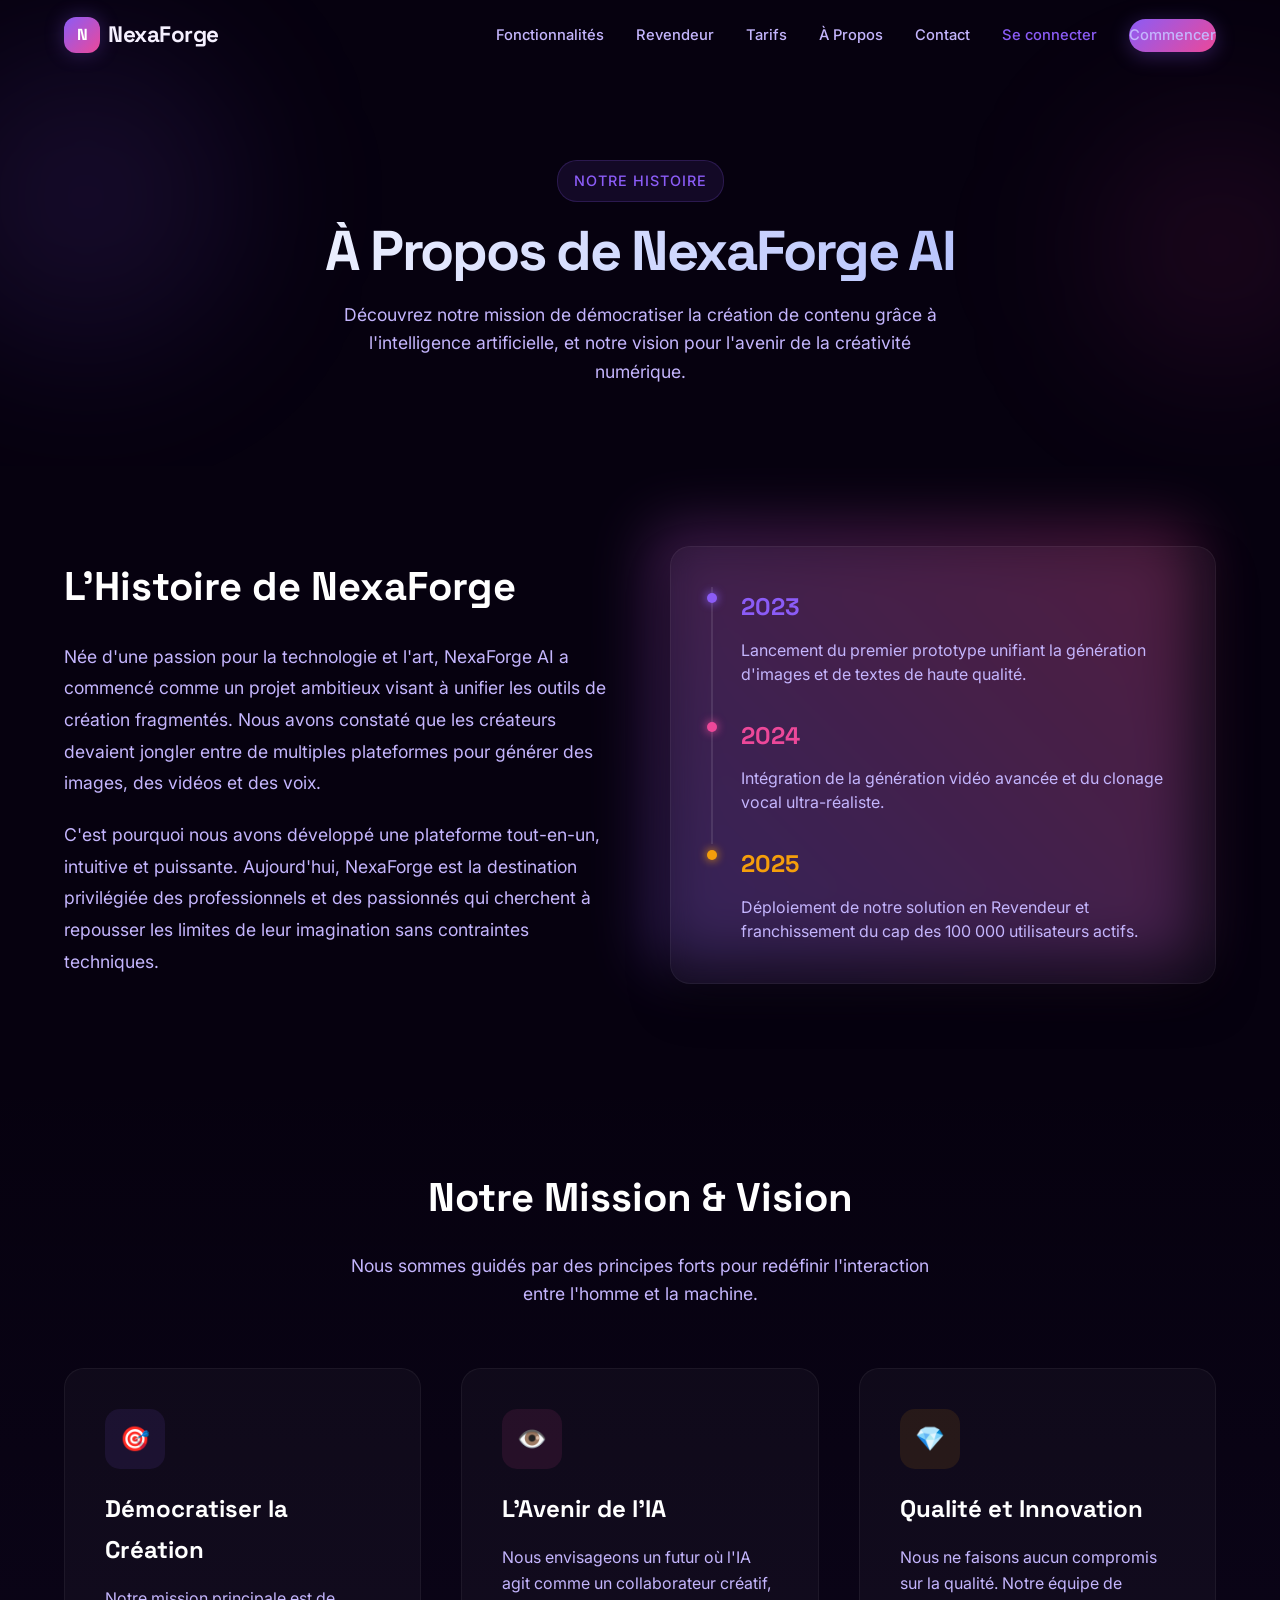
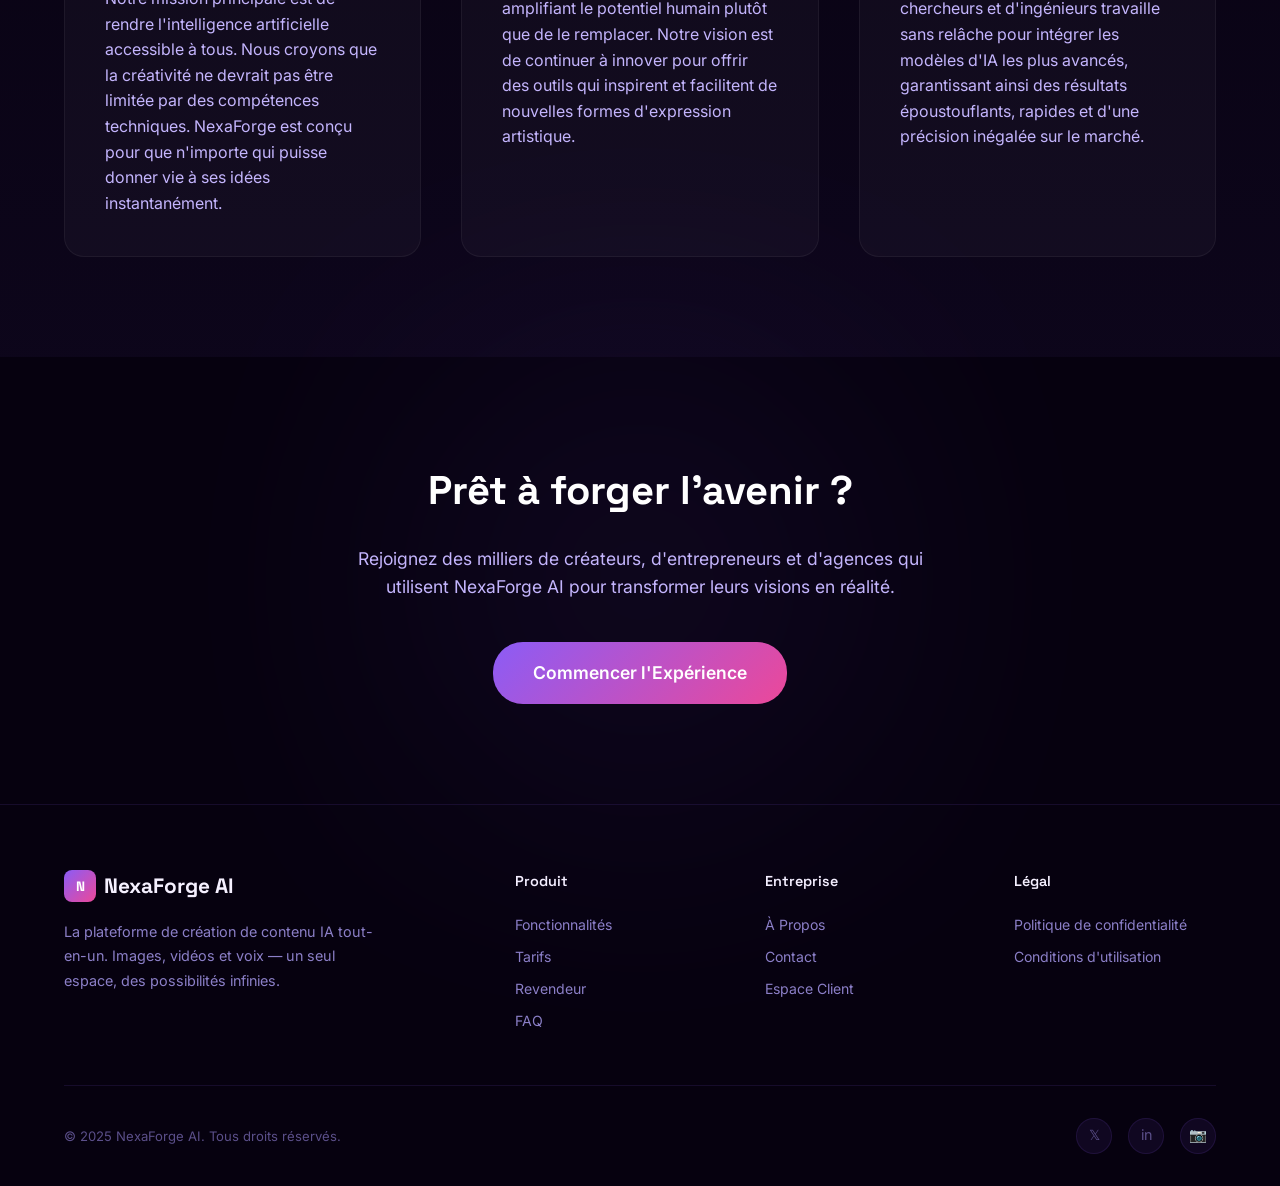
==== commit ad11ae5f: "Replace 'Marque Blanche' with 'Revendeur' across all pages" ====
--- a/about.html
+++ b/about.html
@@ -54,7 +54,7 @@
           </a>
           <div class="nav-links" id="navLinks">
             <a href="features.html">Fonctionnalités</a>
-            <a href="white-label.html">Marque Blanche</a>
+            <a href="white-label.html">Revendeur</a>
             <a href="index.html#pricing">Tarifs</a>
             <a href="about.html">À Propos</a>
             <a href="contact.html">Contact</a>
@@ -112,7 +112,7 @@
                         <div class="timeline-item" style="margin-bottom: 0;">
                             <div class="timeline-dot" style="background: var(--gold); box-shadow: 0 0 10px var(--gold);"></div>
                             <h3 style="font-family: 'Space Grotesk', sans-serif; font-size: 1.5rem; margin-bottom: 10px; color: var(--gold);">2025</h3>
-                            <p style="color: var(--text-secondary); margin: 0; line-height: 1.5;">Déploiement de notre solution en Marque Blanche et franchissement du cap des 100 000 utilisateurs actifs.</p>
+                            <p style="color: var(--text-secondary); margin: 0; line-height: 1.5;">Déploiement de notre solution en Revendeur et franchissement du cap des 100 000 utilisateurs actifs.</p>
                         </div>
 
                     </div>
@@ -196,7 +196,7 @@
               <h4>Produit</h4>
               <a href="features.html">Fonctionnalités</a>
               <a href="index.html#pricing">Tarifs</a>
-              <a href="white-label.html">Marque Blanche</a>
+              <a href="white-label.html">Revendeur</a>
               <a href="index.html#faq">FAQ</a>
             </div>
             <div class="footer-column">
